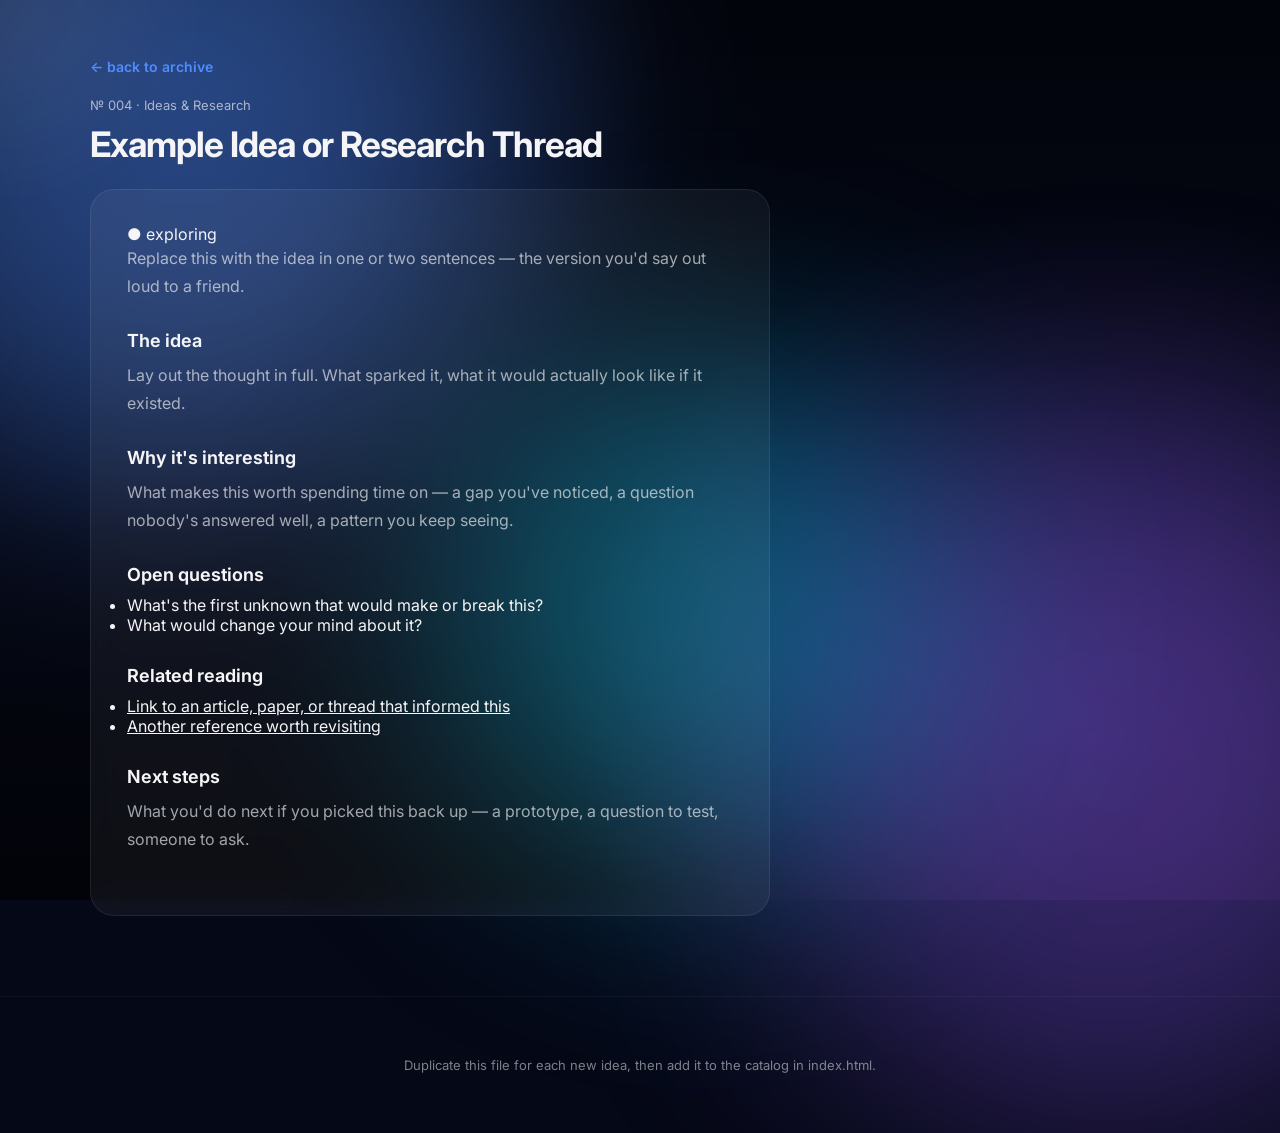
==== ideas & research/example-idea.html @ de2d0838 "Initial commit" ====
<!DOCTYPE html>
<html lang="en">
<head>
<meta charset="UTF-8">
<meta name="viewport" content="width=device-width, initial-scale=1.0">
<title>Example Idea — Your Name</title>
<link rel="preconnect" href="https://fonts.googleapis.com">
<link href="https://fonts.googleapis.com/css2?family=Inter:wght@400;500;600;700&display=swap" rel="stylesheet">
<link rel="stylesheet" href="../assets/css/style.css">
</head>
<body>

<div class="bg"><div class="orb o1"></div><div class="orb o2"></div><div class="orb o3"></div></div>
<div class="cursor-glow"></div>

<div class="wrap">
  <div class="detail-header">
    <a class="back" href="../index.html">← back to archive</a>
    <div class="meta">№ 004 · Ideas & Research</div>
    <h1>Example Idea or Research Thread</h1>
  </div>

  <div class="detail-body">
    <div class="status-pill">● exploring</div>
    <p>Replace this with the idea in one or two sentences — the version you'd say out loud to a friend.</p>

    <h2>The idea</h2>
    <p>Lay out the thought in full. What sparked it, what it would actually look like if it existed.</p>

    <h2>Why it's interesting</h2>
    <p>What makes this worth spending time on — a gap you've noticed, a question nobody's answered well, a pattern you keep seeing.</p>

    <h2>Open questions</h2>
    <ul class="reading-list">
      <li>What's the first unknown that would make or break this?</li>
      <li>What would change your mind about it?</li>
    </ul>

    <h2>Related reading</h2>
    <ul class="reading-list">
      <li><a href="#">Link to an article, paper, or thread that informed this</a></li>
      <li><a href="#">Another reference worth revisiting</a></li>
    </ul>

    <h2>Next steps</h2>
    <p>What you'd do next if you picked this back up — a prototype, a question to test, someone to ask.</p>
  </div>
</div>

<footer class="site-footer">Duplicate this file for each new idea, then add it to the catalog in index.html.</footer>

<script src="../assets/js/main.js"></script>
</body>
</html>
---- assets/css/style.css ----
/* =========================================================
   TOKENS — dark glass over drifting color orbs, cursor glow,
   scroll-reactive hero. Matches the reference direction.
   ========================================================= */
:root {
  --ink: #f5f5f7;
  --ink-soft: rgba(245,245,247,0.65);
  --ink-faint: rgba(245,245,247,0.45);

  --glass: rgba(255,255,255,0.05);
  --glass-strong: rgba(255,255,255,0.08);
  --glass-border: rgba(255,255,255,0.08);

  --accent-blue: #4f8cff;
  --accent-purple: #8b5cf6;
  --accent-cyan: #00d4ff;

  --tag-design: var(--accent-purple);
  --tag-software: var(--accent-blue);
  --tag-notes: var(--accent-cyan);

  --font: 'Inter', -apple-system, BlinkMacSystemFont, 'Segoe UI', Roboto, sans-serif;

  --r-lg: 24px;
  --r-md: 16px;
  --r-sm: 10px;

  --ease: cubic-bezier(0.25, 0.46, 0.45, 0.94);
}

* { margin: 0; padding: 0; box-sizing: border-box; }
html { scroll-behavior: smooth; }

body {
  font-family: var(--font);
  background: #050816;
  color: var(--ink);
  overflow-x: hidden;
}

a { color: inherit; }

/* ---------- Background: base gradient + drifting orbs ---------- */

.bg {
  position: fixed;
  inset: 0;
  z-index: -2;
  background:
    radial-gradient(circle at 15% 10%, #4f8cff33 0, transparent 35%),
    radial-gradient(circle at 85% 80%, #8b5cf633 0, transparent 40%),
    linear-gradient(180deg, #02040b, #050816, #020308);
}

.orb {
  position: absolute;
  border-radius: 50%;
  filter: blur(120px);
  opacity: 0.35;
  animation: drift 28s ease-in-out infinite alternate;
}
.orb.o1 { width: 700px; height: 700px; background: var(--accent-blue); top: -220px; left: -180px; }
.orb.o2 { width: 700px; height: 700px; background: var(--accent-purple); right: -180px; bottom: -220px; animation-duration: 36s; }
.orb.o3 { width: 500px; height: 500px; background: var(--accent-cyan); left: 35%; top: 40%; animation-duration: 42s; }

@keyframes drift {
  0%   { transform: translate(0, 0) scale(1); }
  50%  { transform: translate(80px, -50px) scale(1.1); }
  100% { transform: translate(-60px, 70px) scale(0.95); }
}

.cursor-glow {
  position: fixed;
  width: 420px; height: 420px;
  border-radius: 50%;
  pointer-events: none;
  background: radial-gradient(circle, rgba(255,255,255,0.08), transparent 70%);
  transform: translate(-50%, -50%);
  filter: blur(30px);
  z-index: -1;
}

@media (prefers-reduced-motion: reduce) {
  .orb { animation: none; }
  .cursor-glow { display: none; }
}
@media (hover: none) {
  .cursor-glow { display: none; }
}

.wrap { width: min(1100px, 92%); margin: auto; }

/* ---------- Header / hero ---------- */

.site-header {
  position: sticky;
  top: 0;
  z-index: 10;
  background: rgba(5,8,22,0.45);
  backdrop-filter: blur(18px);
  -webkit-backdrop-filter: blur(18px);
  border-bottom: 1px solid var(--glass-border);
}

.hero {
  padding: 90px 0 60px;
  will-change: transform;
}

.hero .id { opacity: 0.6; letter-spacing: 2px; font-size: 13px; margin-bottom: 14px; }
.hero h1 { font-size: clamp(2.6rem, 6vw, 4.4rem); letter-spacing: -2px; font-weight: 700; margin-bottom: 18px; }
.hero p { max-width: 620px; opacity: 0.8; line-height: 1.8; font-size: 16px; margin-bottom: 26px; }

.hero nav { display: flex; gap: 28px; }
.hero nav a {
  color: #fff;
  text-decoration: none;
  font-size: 14px;
  position: relative;
  padding-bottom: 4px;
}
.hero nav a::after {
  content: "";
  position: absolute;
  left: 0; bottom: -2px;
  width: 0; height: 2px;
  background: var(--accent-purple);
  transition: width 0.3s var(--ease);
}
.hero nav a:hover::after { width: 100%; }

/* detail pages use a shorter, non-hero header */
.detail-header { padding: 56px 0 24px; }
.detail-header .back {
  font-size: 14px;
  font-weight: 600;
  color: var(--accent-blue);
  text-decoration: none;
  display: inline-block;
  margin-bottom: 22px;
  transition: opacity 0.25s var(--ease);
}
.detail-header .back:hover { opacity: 0.65; }
.detail-header .meta { font-size: 13px; color: var(--ink-soft); margin-bottom: 10px; }
.detail-header h1 { font-size: 2.2rem; font-weight: 700; letter-spacing: -1px; }

/* ---------- Filters ---------- */

.filters {
  display: flex;
  flex-wrap: wrap;
  gap: 10px;
  margin: 10px 0 50px;
}
.filter-flag {
  padding: 10px 18px;
  border: 1px solid var(--glass-border);
  border-radius: 999px;
  background: var(--glass);
  font-size: 14px;
  color: var(--ink-soft);
  cursor: pointer;
  transition: background 0.3s var(--ease), color 0.3s var(--ease);
  user-select: none;
}
.filter-flag.active, .filter-flag:hover { background: var(--accent-blue); color: #fff; }

/* ---------- Catalog ---------- */

.catalog {
  display: grid;
  grid-template-columns: repeat(auto-fit, minmax(260px, 1fr));
  gap: 24px;
  padding-bottom: 90px;
}

.entry {
  position: relative;
  padding: 28px;
  border-radius: var(--r-lg);
  background: var(--glass);
  backdrop-filter: blur(16px);
  -webkit-backdrop-filter: blur(16px);
  border: 1px solid var(--glass-border);
  text-decoration: none;
  color: #fff;
  transition: transform 0.45s var(--ease), box-shadow 0.45s var(--ease), opacity 0.45s var(--ease);
  opacity: 0;
  transform: translateY(35px);
}
.entry.show { opacity: 1; transform: none; }
.entry:hover { transform: translateY(-8px); box-shadow: 0 20px 60px rgba(79,140,255,0.2); }

.entry .meta {
  display: flex;
  justify-content: space-between;
  opacity: 0.65;
  margin-bottom: 18px;
  font-size: 12.5px;
}
.entry .tag {
  padding: 4px 10px;
  background: var(--glass-strong);
  border-radius: 999px;
  font-size: 11.5px;
}
.entry[data-type="design"] .tag   { color: var(--tag-design); }
.entry[data-type="software"] .tag { color: var(--tag-software); }
.entry[data-type="notes"] .tag    { color: var(--tag-notes); }

.entry h2 { font-size: 19px; font-weight: 650; margin-bottom: 6px; letter-spacing: -0.2px; }
.entry p { opacity: 0.75; line-height: 1.7; margin-top: 12px; font-size: 14.5px; }
.entry.hidden { display: none; }

/* ---------- Detail body ---------- */

.detail-body {
  max-width: 680px;
  padding: 34px 36px 46px;
  margin: 0 0 80px;
  border-radius: var(--r-lg);
  background: var(--glass);
  backdrop-filter: blur(16px);
  -webkit-backdrop-filter: blur(16px);
  border: 1px solid var(--glass-border);
}
.detail-body h2 { font-size: 18px; font-weight: 650; margin: 30px 0 10px; }
.detail-body p { margin: 0 0 16px; color: var(--ink-soft); line-height: 1.75; }

.figure { margin: 24px 0; }
.figure .placeholder {
  aspect-ratio: 4/3;
  background: rgba(255,255,255,0.04);
  border: 1.5px dashed var(--glass-border);
  display: flex; align-items: center; justify-content: center;
  font-size: 13px; color: var(--ink-faint);
  border-radius: var(--r-md);
}
.figure figcaption { font-size: 12.5px; color: var(--ink-faint); margin-top: 8px; }

.code-block {
  background: #02040b;
  color: #e6e6ef;
  font-family: 'SF Mono', Menlo, monospace;
  font-size: 13px;
  padding: 18px 20px;
  border-radius: var(--r-md);
  margin: 20px 0;
  overflow-x: auto;
  line-height: 1.7;
  border: 1px solid var(--glass-border);
}

.download-btn {
  display: inline-block;
  font-size: 14px; font-weight: 600;
  padding: 11px 20px;
  background: var(--accent-blue);
  border-radius: 999px;
  text-decoration: none;
  color: #fff;
  margin-top: 8px;
  transition: transform 0.3s var(--ease), box-shadow 0.3s var(--ease);
  box-shadow: 0 6px 16px rgba(79,140,255,0.35);
}
.download-btn:hover { transform: translateY(-2px) scale(1.03); box-shadow: 0 10px 24px rgba(79,140,255,0.45); }

.steps { list-style: none; margin: 24px 0; counter-reset: step; }
.steps li { counter-increment: step; position: relative; padding-left: 42px; margin-bottom: 20px; color: var(--ink-soft); }
.steps li strong { color: var(--ink); }
.steps li::before {
  content: counter(step);
  position: absolute; left: 0; top: -1px;
  font-size: 12px; font-weight: 700; color: #050816;
  background: var(--accent-cyan);
  width: 24px; height: 24px; border-radius: 50%;
  display: flex; align-items: center; justify-content: center;
}

/* ---------- Footer ---------- */

footer.site-footer {
  text-align: center;
  padding: 60px;
  opacity: 0.5;
  border-top: 1px solid var(--glass-border);
  font-size: 13px;
}

@media (max-width: 640px) {
  .catalog { grid-template-columns: 1fr; }
}
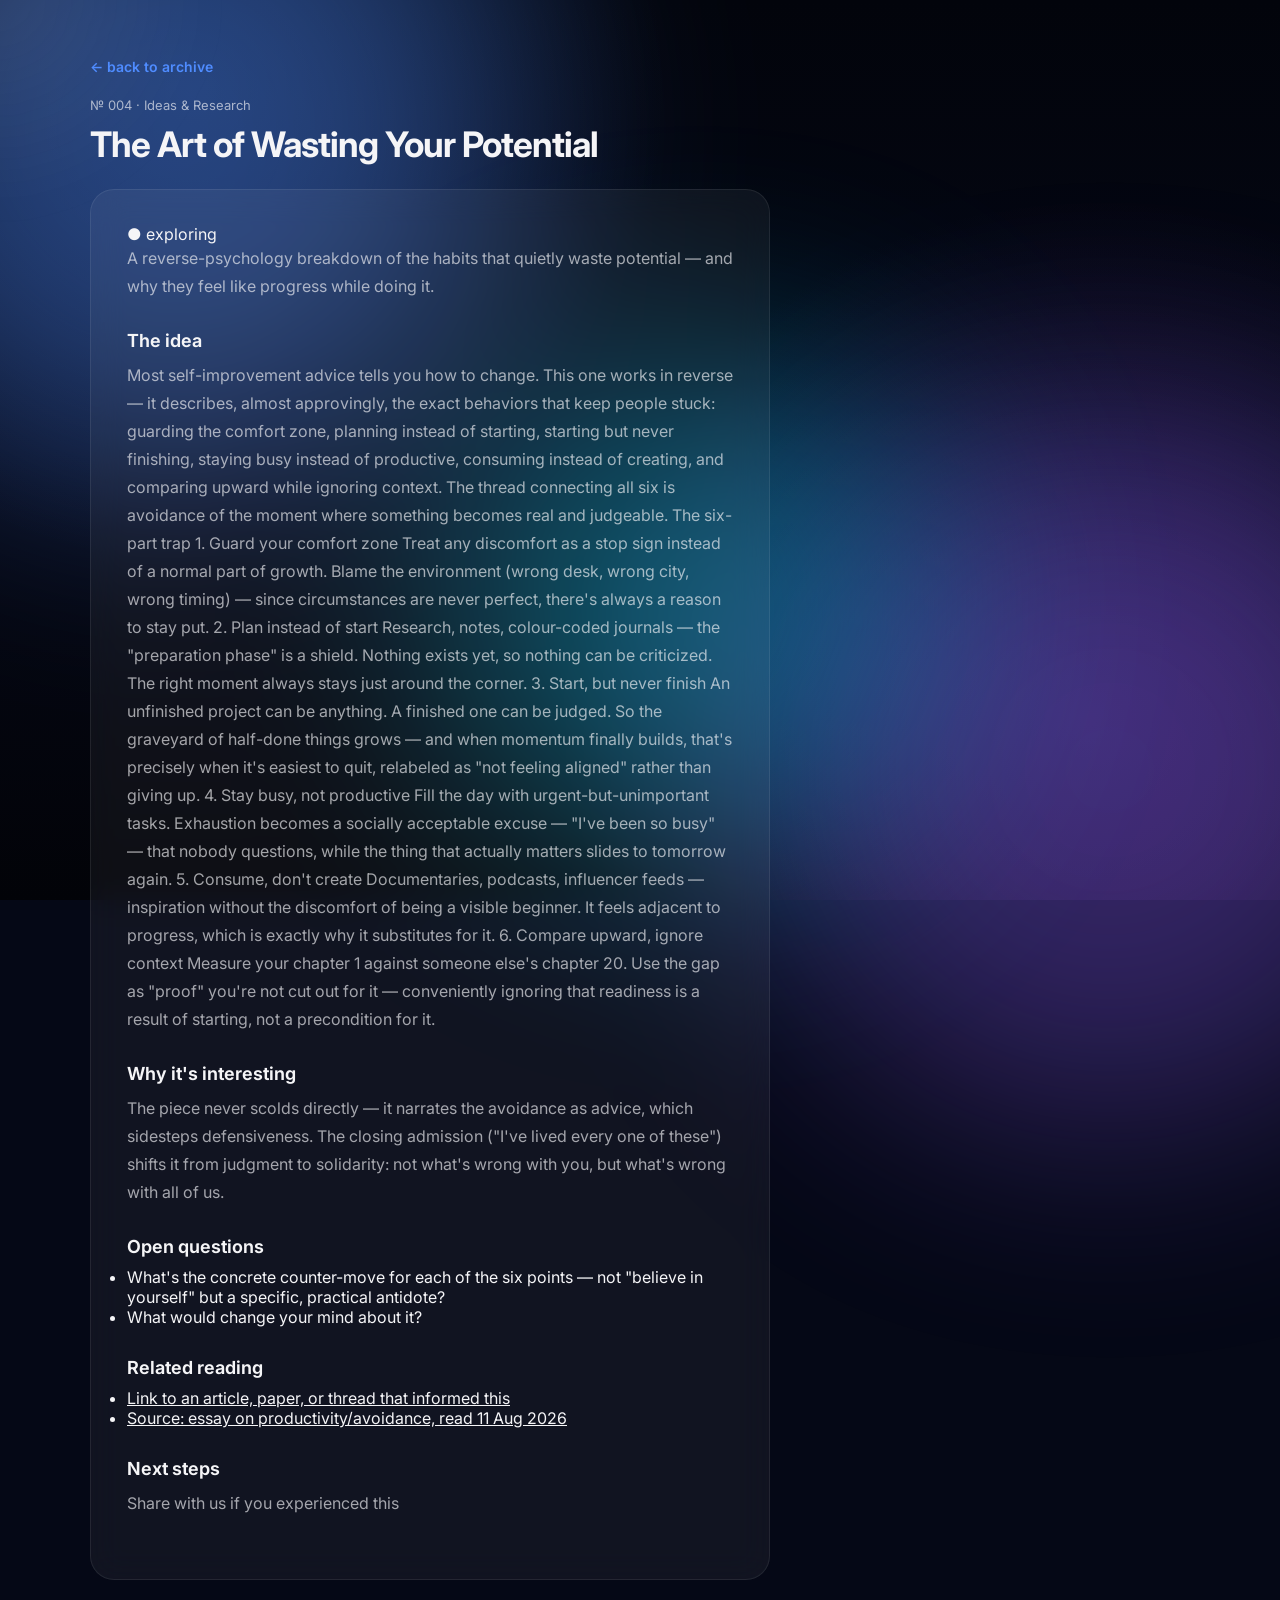
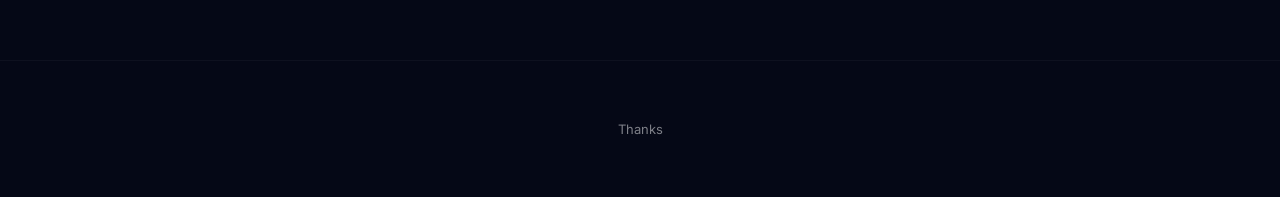
==== commit bee7ffb0: "Revise example idea to focus on wasting potential Updated the title and content of the example idea " ====
--- a/ideas & research/example-idea.html
+++ b/ideas & research/example-idea.html
@@ -3,7 +3,7 @@
 <head>
 <meta charset="UTF-8">
 <meta name="viewport" content="width=device-width, initial-scale=1.0">
-<title>Example Idea — Your Name</title>
+<title>research on wasting potential</title>
 <link rel="preconnect" href="https://fonts.googleapis.com">
 <link href="https://fonts.googleapis.com/css2?family=Inter:wght@400;500;600;700&display=swap" rel="stylesheet">
 <link rel="stylesheet" href="../assets/css/style.css">
@@ -17,37 +17,59 @@
   <div class="detail-header">
     <a class="back" href="../index.html">← back to archive</a>
     <div class="meta">№ 004 · Ideas & Research</div>
-    <h1>Example Idea or Research Thread</h1>
+    <h1>The Art of Wasting Your Potential</h1>
   </div>
 
   <div class="detail-body">
     <div class="status-pill">● exploring</div>
-    <p>Replace this with the idea in one or two sentences — the version you'd say out loud to a friend.</p>
+    <p> A reverse-psychology breakdown of the habits that quietly waste potential — and why they feel like progress while doing it.</p>
 
     <h2>The idea</h2>
-    <p>Lay out the thought in full. What sparked it, what it would actually look like if it existed.</p>
+    <p>Most self-improvement advice tells you how to change. This one works in reverse — it describes, almost approvingly,
+      the exact behaviors that keep people stuck: guarding the comfort zone, planning instead of starting, starting but never finishing, staying busy instead of productive,
+      consuming instead of creating, and comparing upward while ignoring context. The thread connecting all six is avoidance of the moment where something becomes real and judgeable.
+      The six-part trap
+
+1. Guard your comfort zone Treat any discomfort as a stop sign instead of a normal part of growth.
+  Blame the environment (wrong desk, wrong city, wrong timing) — since circumstances are never perfect, there's always a reason to stay put.
+
+2. Plan instead of start Research, notes, colour-coded journals — the "preparation phase" is a shield. Nothing exists yet, so nothing can be criticized.
+    The right moment always stays just around the corner.
+
+3. Start, but never finish An unfinished project can be anything. A finished one can be judged.
+  So the graveyard of half-done things grows — and when momentum finally builds, that's precisely when it's easiest to quit, relabeled as "not feeling aligned" rather than giving up.
+
+4. Stay busy, not productive Fill the day with urgent-but-unimportant tasks. Exhaustion becomes a socially acceptable excuse — "I've been so busy" — that nobody questions, 
+      while the thing that actually matters slides to tomorrow again.
+
+5. Consume, don't create Documentaries, podcasts, influencer feeds — inspiration without the discomfort of being a visible beginner. It feels adjacent to progress, which is exactly why it substitutes for it.
+
+6. Compare upward, ignore context Measure your chapter 1 against someone else's chapter 20. Use the gap as "proof" you're not cut out for it — conveniently ignoring that readiness is a result of starting,
+      not a precondition for it.
+    </p>
 
     <h2>Why it's interesting</h2>
-    <p>What makes this worth spending time on — a gap you've noticed, a question nobody's answered well, a pattern you keep seeing.</p>
+    <p>The piece never scolds directly — it narrates the avoidance as advice, which sidesteps defensiveness. 
+      The closing admission ("I've lived every one of these") shifts it from judgment to solidarity: not what's wrong with you, but what's wrong with all of us.</p>
 
     <h2>Open questions</h2>
     <ul class="reading-list">
-      <li>What's the first unknown that would make or break this?</li>
+      <li>What's the concrete counter-move for each of the six points — not "believe in yourself" but a specific, practical antidote?</li>
       <li>What would change your mind about it?</li>
     </ul>
 
     <h2>Related reading</h2>
     <ul class="reading-list">
       <li><a href="#">Link to an article, paper, or thread that informed this</a></li>
-      <li><a href="#">Another reference worth revisiting</a></li>
+      <li><a href="#">Source: essay on productivity/avoidance, read 11 Aug 2026</a></li>
     </ul>
 
     <h2>Next steps</h2>
-    <p>What you'd do next if you picked this back up — a prototype, a question to test, someone to ask.</p>
+    <p>Share with us if you experienced this</p>
   </div>
 </div>
 
-<footer class="site-footer">Duplicate this file for each new idea, then add it to the catalog in index.html.</footer>
+<footer class="site-footer">Thanks</footer>
 
 <script src="../assets/js/main.js"></script>
 </body>
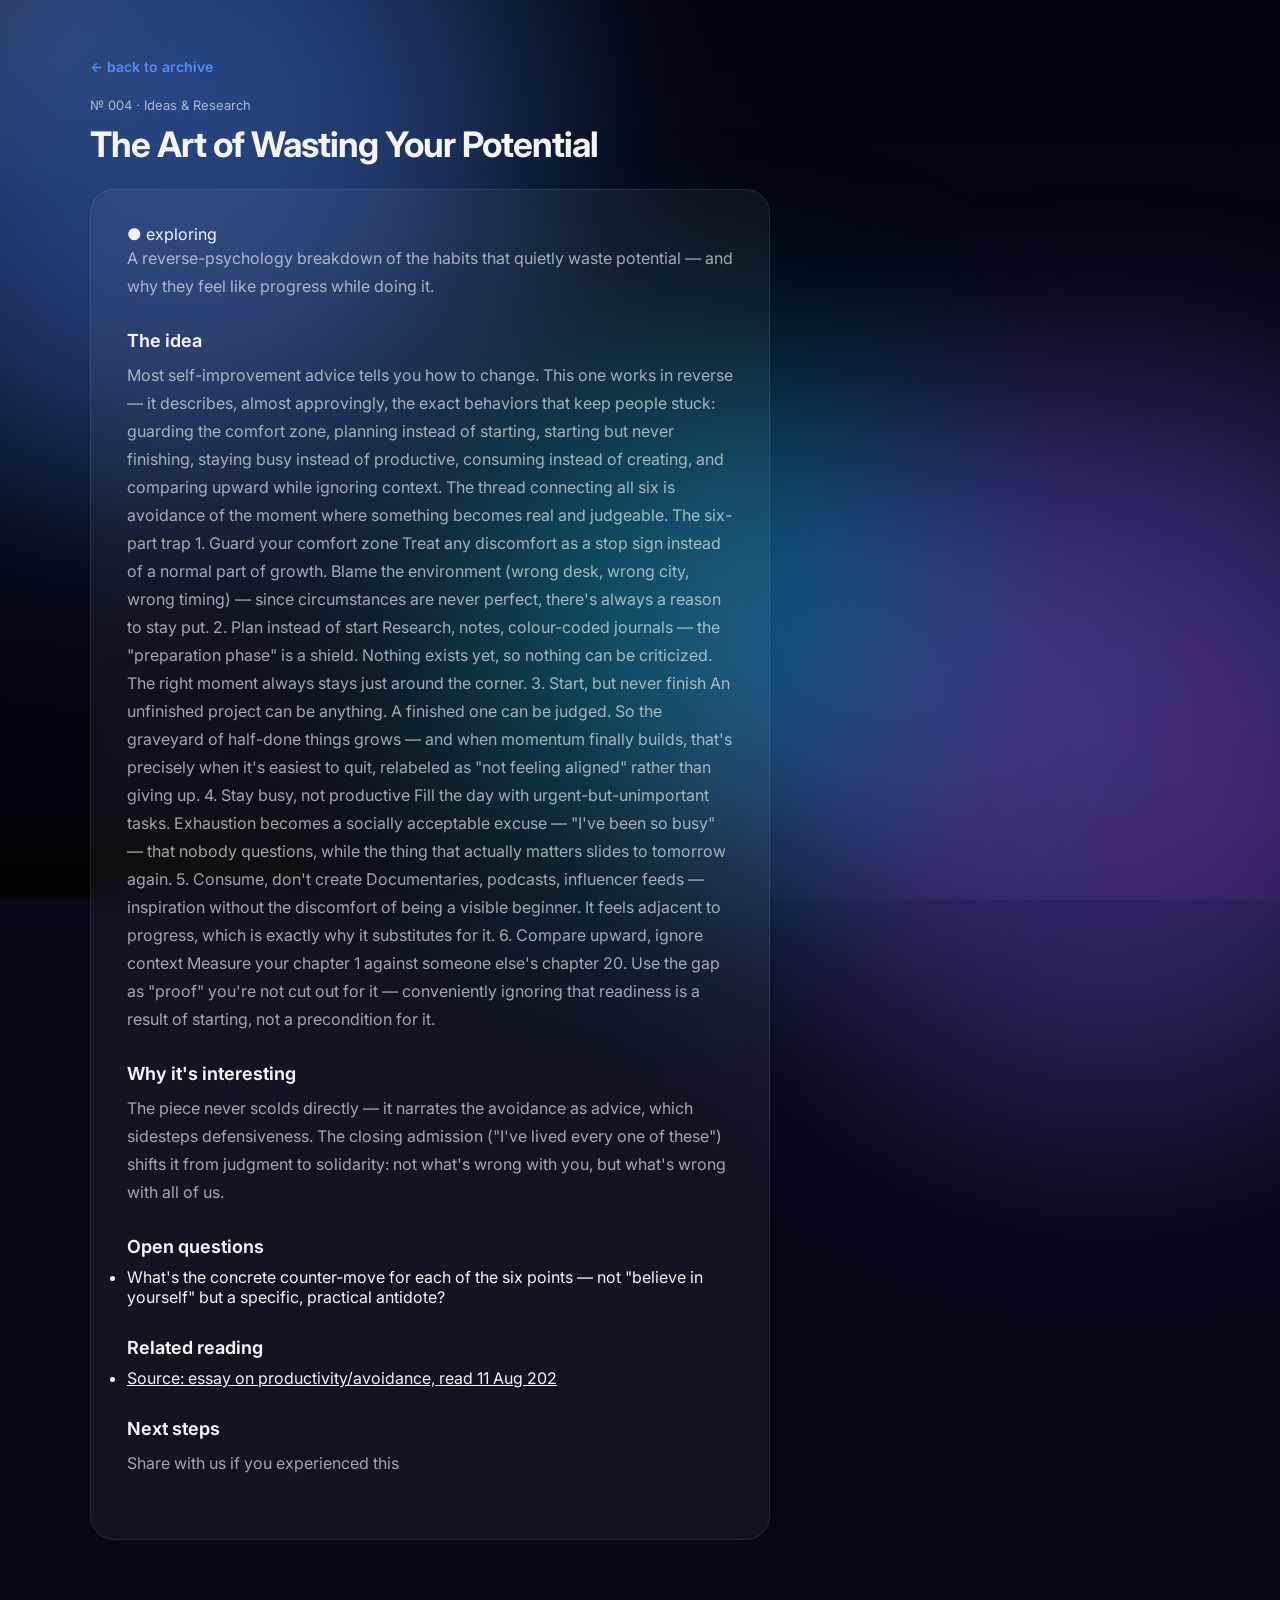
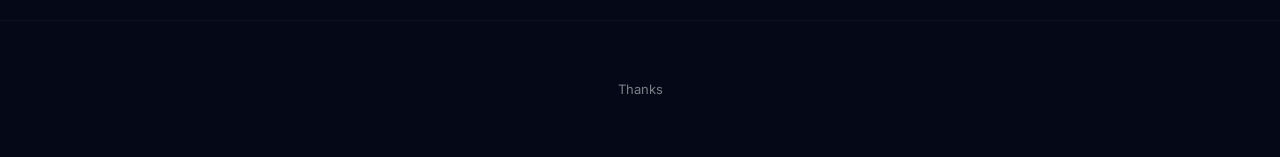
==== commit 5de7a36a: "Update questions and related reading in example-idea.html Removed a question about changing one's mi" ====
--- a/ideas & research/example-idea.html
+++ b/ideas & research/example-idea.html
@@ -55,13 +55,13 @@
     <h2>Open questions</h2>
     <ul class="reading-list">
       <li>What's the concrete counter-move for each of the six points — not "believe in yourself" but a specific, practical antidote?</li>
-      <li>What would change your mind about it?</li>
+      
     </ul>
 
     <h2>Related reading</h2>
     <ul class="reading-list">
-      <li><a href="#">Link to an article, paper, or thread that informed this</a></li>
-      <li><a href="#">Source: essay on productivity/avoidance, read 11 Aug 2026</a></li>
+      
+      <li><a href="#">Source: essay on productivity/avoidance, read 11 Aug 202</a></li>
     </ul>
 
     <h2>Next steps</h2>
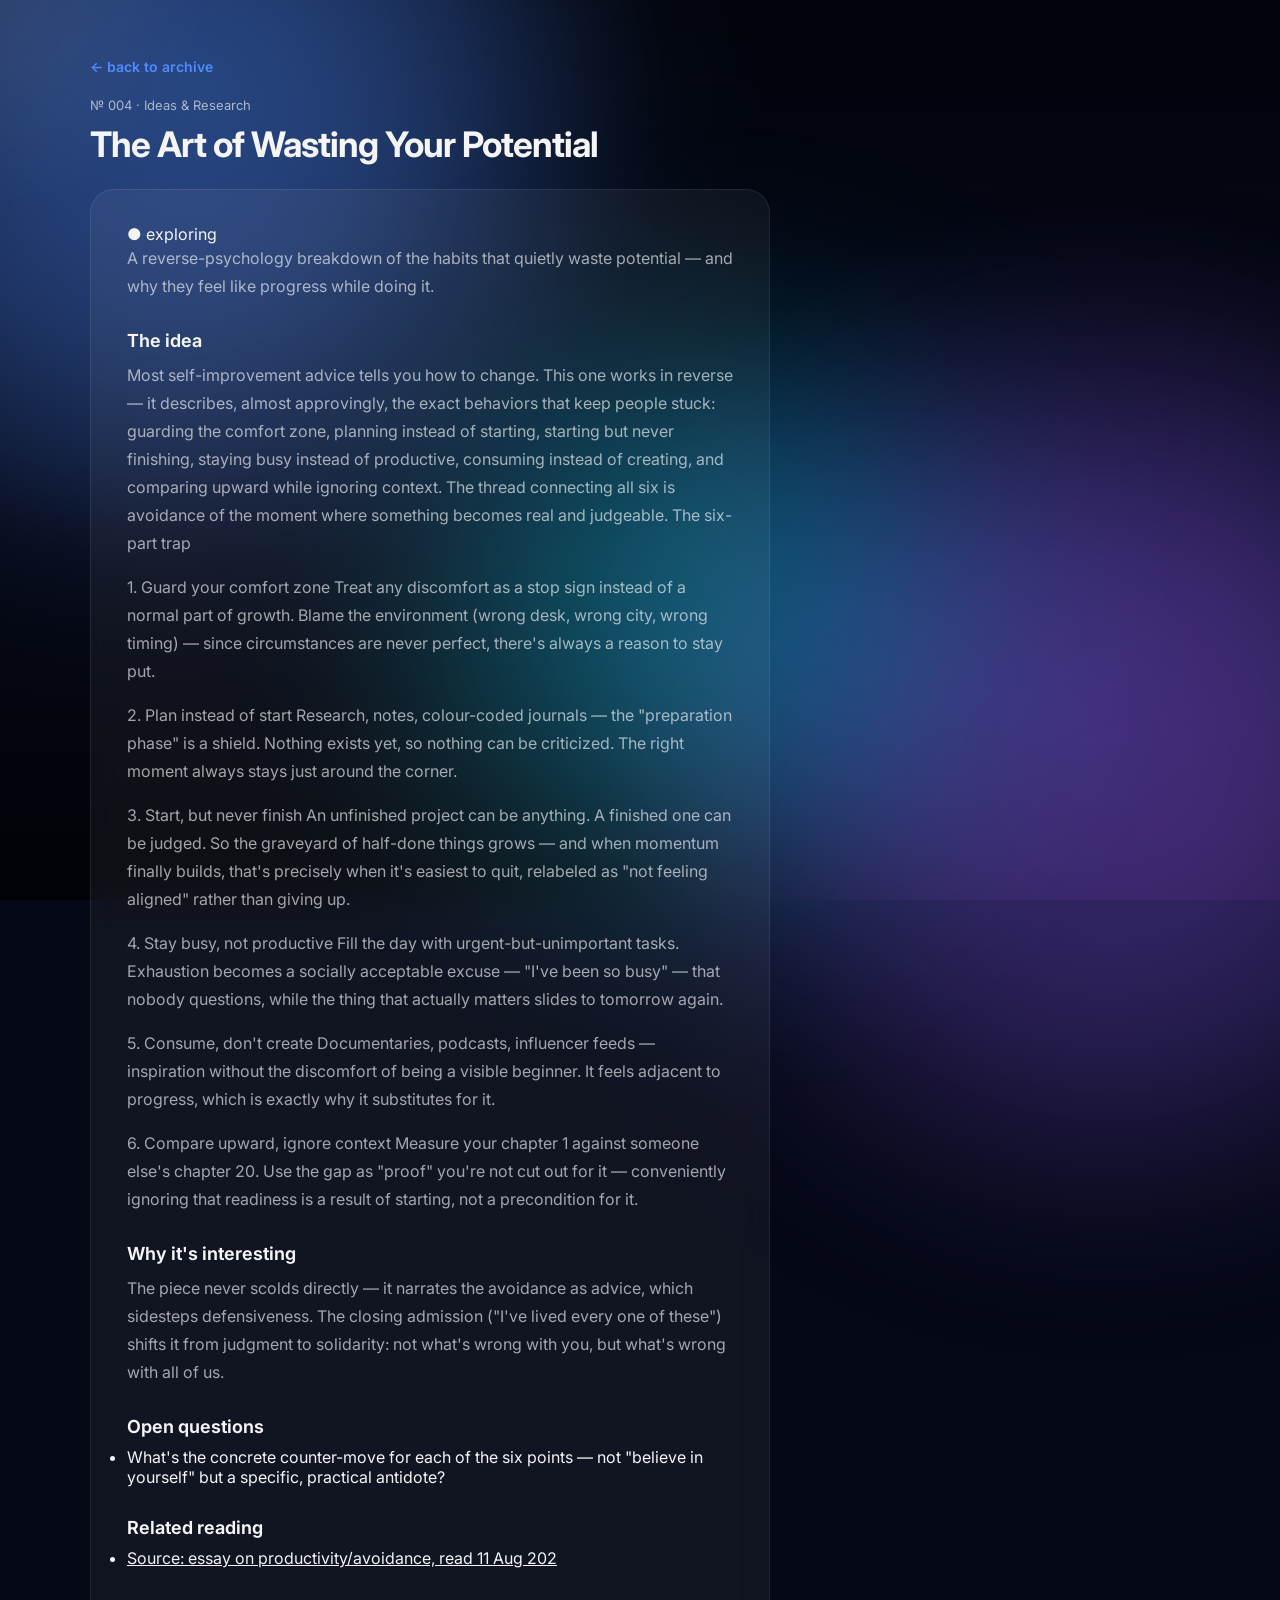
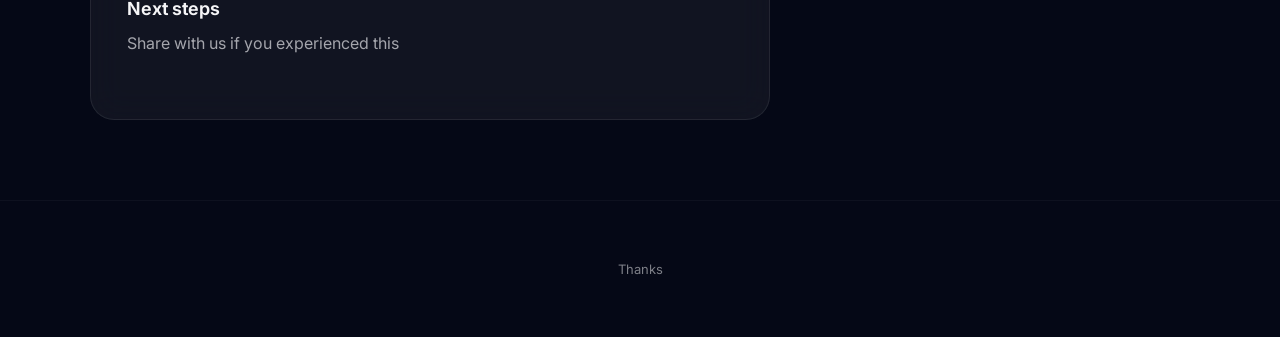
==== commit 8072dae5: "Format self-improvement advice into HTML paragraphs" ====
--- a/ideas & research/example-idea.html
+++ b/ideas & research/example-idea.html
@@ -28,25 +28,25 @@
     <p>Most self-improvement advice tells you how to change. This one works in reverse — it describes, almost approvingly,
       the exact behaviors that keep people stuck: guarding the comfort zone, planning instead of starting, starting but never finishing, staying busy instead of productive,
       consuming instead of creating, and comparing upward while ignoring context. The thread connecting all six is avoidance of the moment where something becomes real and judgeable.
-      The six-part trap
+      The six-part trap</p>
 
-1. Guard your comfort zone Treat any discomfort as a stop sign instead of a normal part of growth.
-  Blame the environment (wrong desk, wrong city, wrong timing) — since circumstances are never perfect, there's always a reason to stay put.
+<p>1. Guard your comfort zone Treat any discomfort as a stop sign instead of a normal part of growth.
+  Blame the environment (wrong desk, wrong city, wrong timing) — since circumstances are never perfect, there's always a reason to stay put.</p>
 
-2. Plan instead of start Research, notes, colour-coded journals — the "preparation phase" is a shield. Nothing exists yet, so nothing can be criticized.
-    The right moment always stays just around the corner.
+<p>2. Plan instead of start Research, notes, colour-coded journals — the "preparation phase" is a shield. Nothing exists yet, so nothing can be criticized.
+    The right moment always stays just around the corner.</p>
 
-3. Start, but never finish An unfinished project can be anything. A finished one can be judged.
-  So the graveyard of half-done things grows — and when momentum finally builds, that's precisely when it's easiest to quit, relabeled as "not feeling aligned" rather than giving up.
+<p>3. Start, but never finish An unfinished project can be anything. A finished one can be judged.
+  So the graveyard of half-done things grows — and when momentum finally builds, that's precisely when it's easiest to quit, relabeled as "not feeling aligned" rather than giving up.</p>
 
-4. Stay busy, not productive Fill the day with urgent-but-unimportant tasks. Exhaustion becomes a socially acceptable excuse — "I've been so busy" — that nobody questions, 
-      while the thing that actually matters slides to tomorrow again.
+<p>4. Stay busy, not productive Fill the day with urgent-but-unimportant tasks. Exhaustion becomes a socially acceptable excuse — "I've been so busy" — that nobody questions, 
+      while the thing that actually matters slides to tomorrow again.</p>
 
-5. Consume, don't create Documentaries, podcasts, influencer feeds — inspiration without the discomfort of being a visible beginner. It feels adjacent to progress, which is exactly why it substitutes for it.
+<p>5. Consume, don't create Documentaries, podcasts, influencer feeds — inspiration without the discomfort of being a visible beginner. It feels adjacent to progress, which is exactly why it substitutes for it.</p>
 
-6. Compare upward, ignore context Measure your chapter 1 against someone else's chapter 20. Use the gap as "proof" you're not cut out for it — conveniently ignoring that readiness is a result of starting,
-      not a precondition for it.
-    </p>
+<p>6. Compare upward, ignore context Measure your chapter 1 against someone else's chapter 20. Use the gap as "proof" you're not cut out for it — conveniently ignoring that readiness is a result of starting,
+      not a precondition for it.</p>
+    
 
     <h2>Why it's interesting</h2>
     <p>The piece never scolds directly — it narrates the avoidance as advice, which sidesteps defensiveness. 
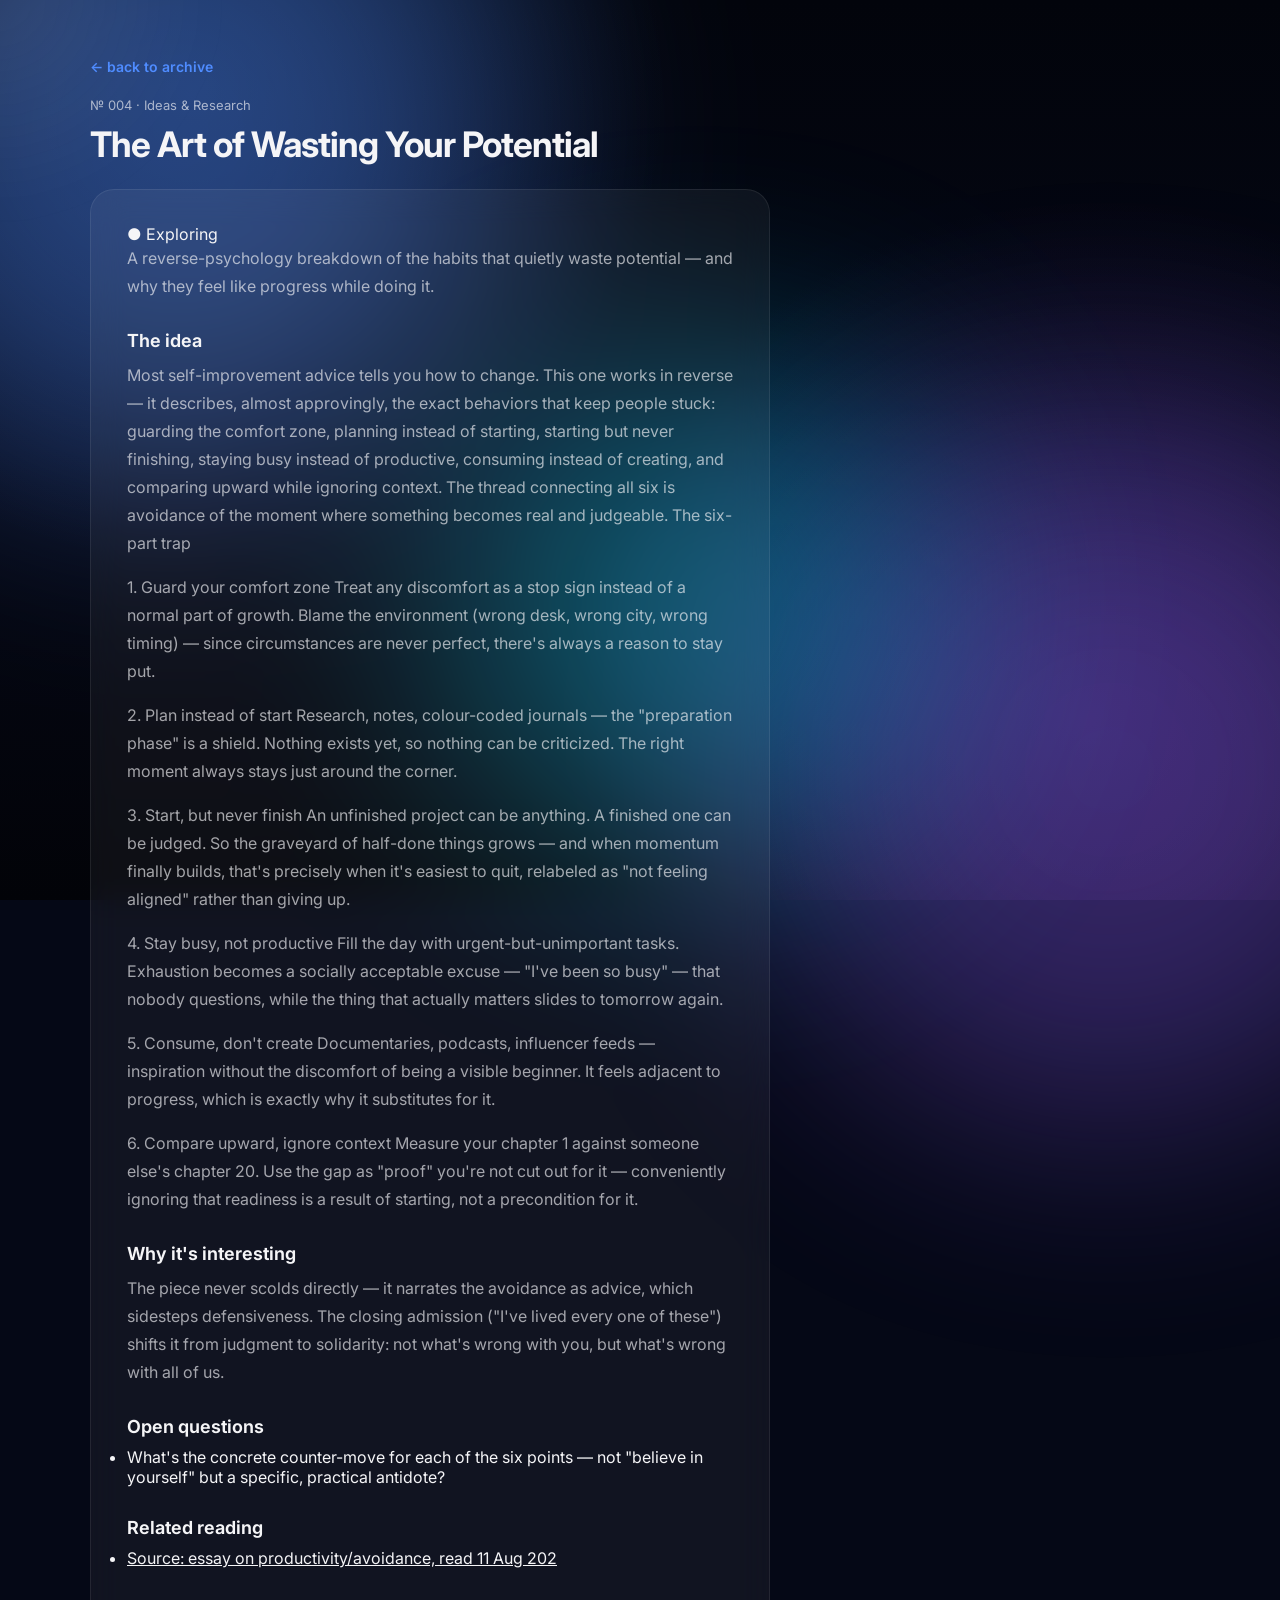
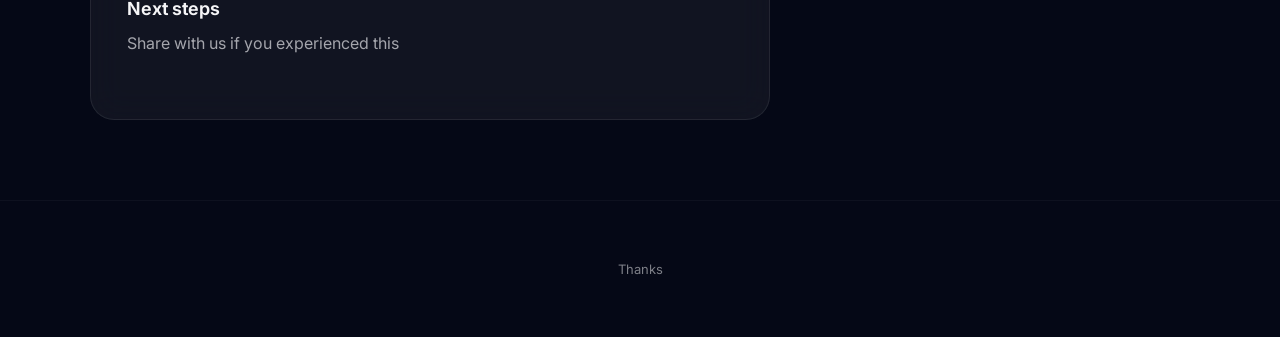
==== commit 499b00c2: "Change status from 'exploring' to 'Exploring'" ====
--- a/ideas & research/example-idea.html
+++ b/ideas & research/example-idea.html
@@ -21,7 +21,7 @@
   </div>
 
   <div class="detail-body">
-    <div class="status-pill">● exploring</div>
+    <div class="status-pill">● Exploring</div>
     <p> A reverse-psychology breakdown of the habits that quietly waste potential — and why they feel like progress while doing it.</p>
 
     <h2>The idea</h2>
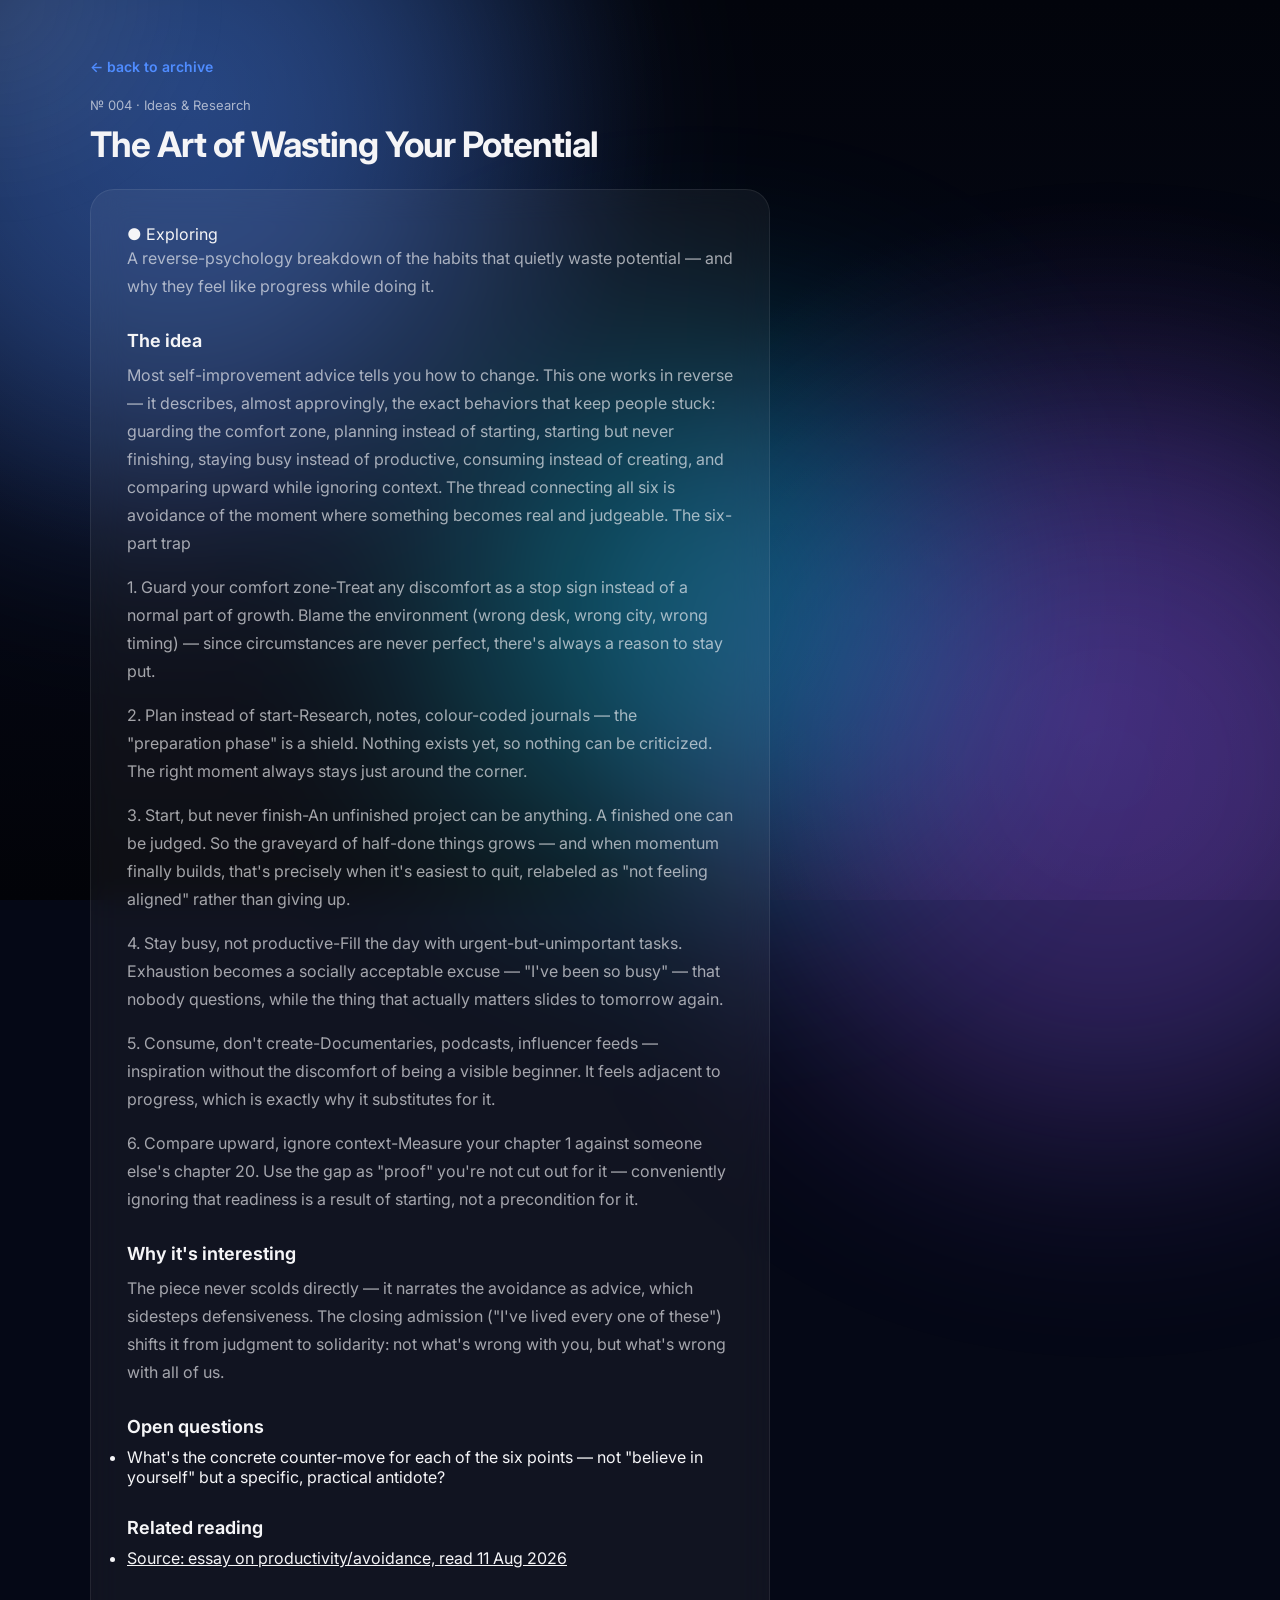
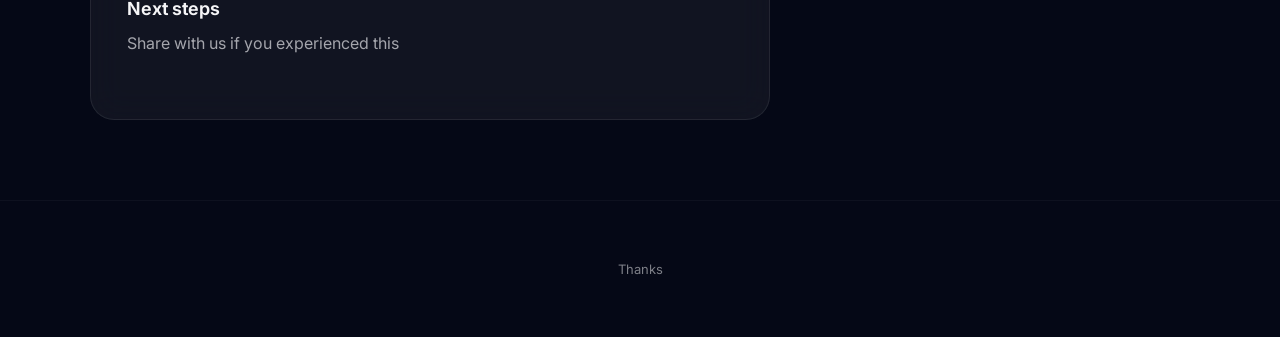
==== commit 298a5027: "Fix formatting issues in example-idea.html" ====
--- a/ideas & research/example-idea.html
+++ b/ideas & research/example-idea.html
@@ -30,21 +30,21 @@
       consuming instead of creating, and comparing upward while ignoring context. The thread connecting all six is avoidance of the moment where something becomes real and judgeable.
       The six-part trap</p>
 
-<p>1. Guard your comfort zone Treat any discomfort as a stop sign instead of a normal part of growth.
+<p>1. Guard your comfort zone-Treat any discomfort as a stop sign instead of a normal part of growth.
   Blame the environment (wrong desk, wrong city, wrong timing) — since circumstances are never perfect, there's always a reason to stay put.</p>
 
-<p>2. Plan instead of start Research, notes, colour-coded journals — the "preparation phase" is a shield. Nothing exists yet, so nothing can be criticized.
+<p>2. Plan instead of start-Research, notes, colour-coded journals — the "preparation phase" is a shield. Nothing exists yet, so nothing can be criticized.
     The right moment always stays just around the corner.</p>
 
-<p>3. Start, but never finish An unfinished project can be anything. A finished one can be judged.
+<p>3. Start, but never finish-An unfinished project can be anything. A finished one can be judged.
   So the graveyard of half-done things grows — and when momentum finally builds, that's precisely when it's easiest to quit, relabeled as "not feeling aligned" rather than giving up.</p>
 
-<p>4. Stay busy, not productive Fill the day with urgent-but-unimportant tasks. Exhaustion becomes a socially acceptable excuse — "I've been so busy" — that nobody questions, 
+<p>4. Stay busy, not productive-Fill the day with urgent-but-unimportant tasks. Exhaustion becomes a socially acceptable excuse — "I've been so busy" — that nobody questions, 
       while the thing that actually matters slides to tomorrow again.</p>
 
-<p>5. Consume, don't create Documentaries, podcasts, influencer feeds — inspiration without the discomfort of being a visible beginner. It feels adjacent to progress, which is exactly why it substitutes for it.</p>
+<p>5. Consume, don't create-Documentaries, podcasts, influencer feeds — inspiration without the discomfort of being a visible beginner. It feels adjacent to progress, which is exactly why it substitutes for it.</p>
 
-<p>6. Compare upward, ignore context Measure your chapter 1 against someone else's chapter 20. Use the gap as "proof" you're not cut out for it — conveniently ignoring that readiness is a result of starting,
+<p>6. Compare upward, ignore context-Measure your chapter 1 against someone else's chapter 20. Use the gap as "proof" you're not cut out for it — conveniently ignoring that readiness is a result of starting,
       not a precondition for it.</p>
     
 
@@ -61,7 +61,7 @@
     <h2>Related reading</h2>
     <ul class="reading-list">
       
-      <li><a href="#">Source: essay on productivity/avoidance, read 11 Aug 202</a></li>
+      <li><a href="#">Source: essay on productivity/avoidance, read 11 Aug 2026</a></li>
     </ul>
 
     <h2>Next steps</h2>
